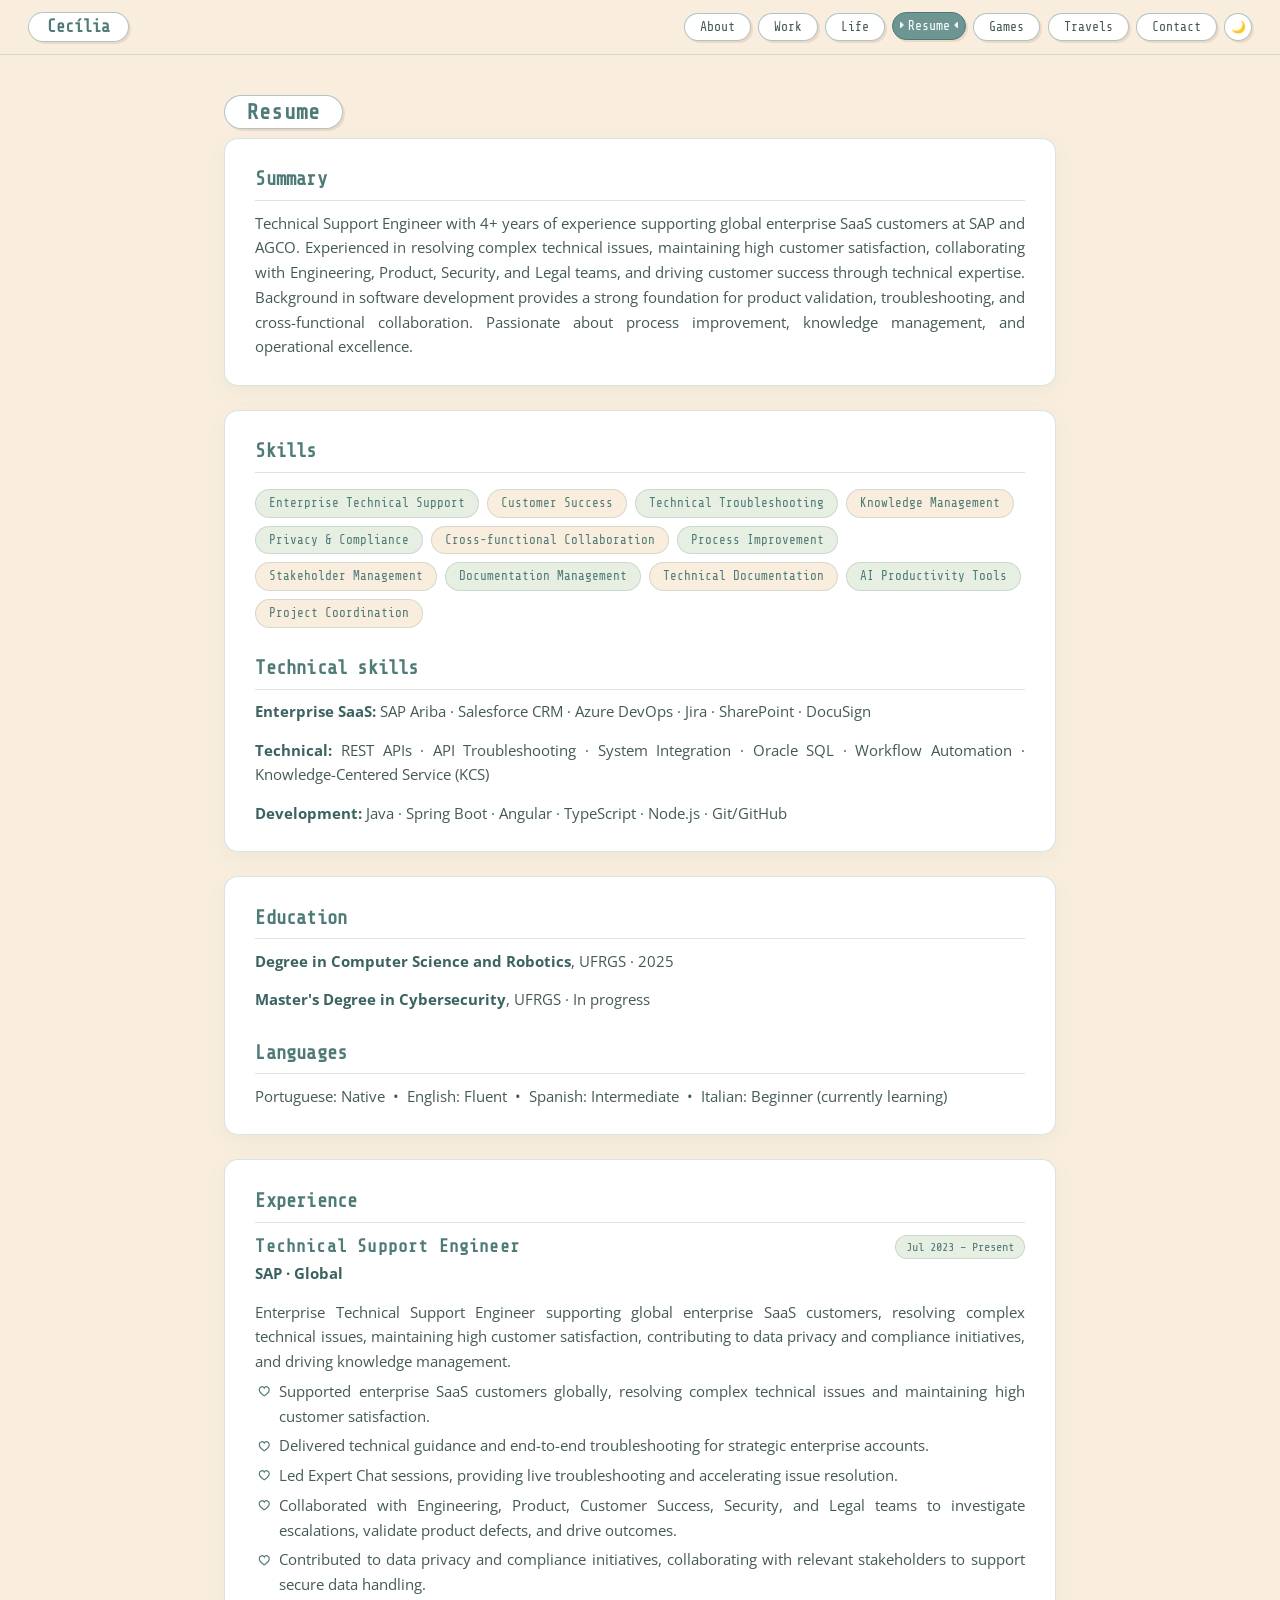
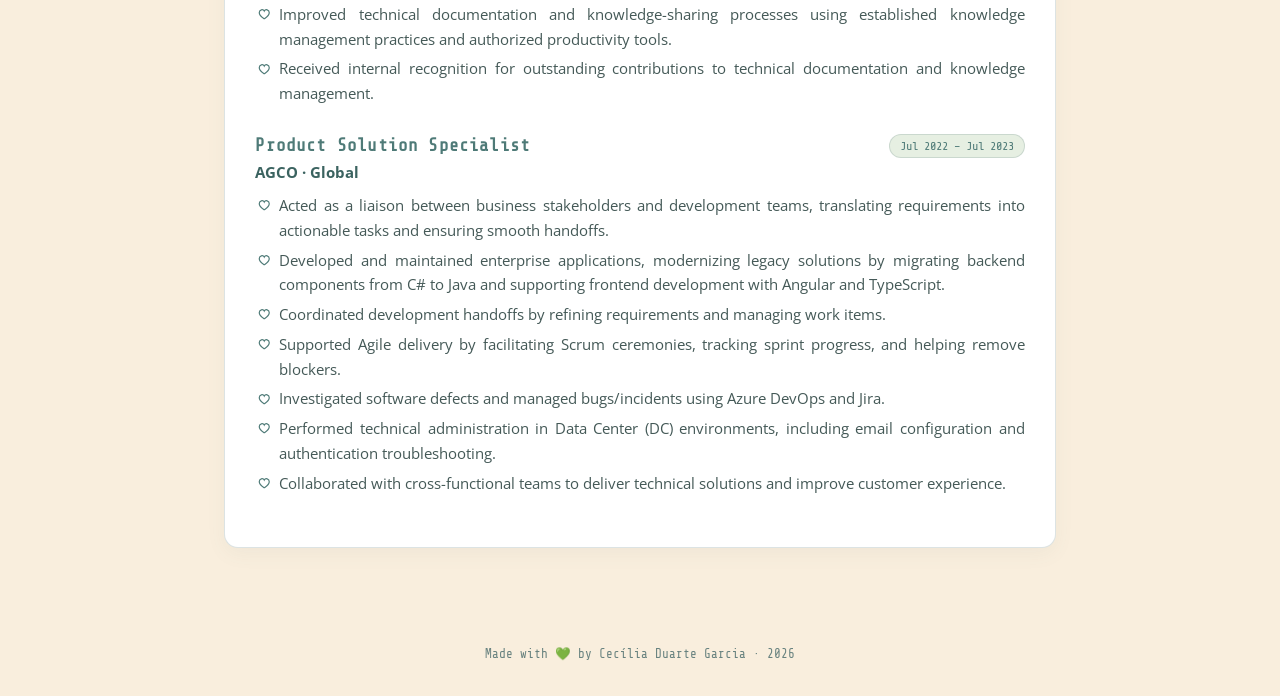
==== curriculo.html @ 82b46afc "Initial portfolio release" ====
<!DOCTYPE html>
<html lang="en">
<head>
  <meta charset="UTF-8" />
  <meta name="viewport" content="width=device-width, initial-scale=1.0" />
  <title>Resume · Cecília Duarte Garcia</title>
  <link rel="preconnect" href="https://fonts.googleapis.com" />
  <link rel="preconnect" href="https://fonts.gstatic.com" crossorigin />
  <link href="https://fonts.googleapis.com/css2?family=Open+Sans:ital,wght@0,400;0,600;0,700;0,800;1,400&display=swap" rel="stylesheet" />
  <link rel="stylesheet" href="style.css" />
</head>
<body>
  <div class="fundo-gradiente"></div>

  <header class="topo">
    <a href="index.html" class="logo">Cecília</a>
    <nav>
      <a href="index.html#about">About</a>
      <a href="index.html#work">Work</a>
      <a href="index.html#life">Life</a>
      <a href="curriculo.html" class="ativo">Resume</a>
      <a href="jogos.html">Games</a>
      <a href="viagens.html">Travels</a>
      <a href="index.html#contact">Contact</a>
      <button id="tema" class="btn-tema" aria-label="Alternar tema claro/escuro">🌙</button>
    </nav>
  </header>

  <section class="secao cv">
    <h2>Resume</h2>

    <div class="texto">
      <h3 class="cv-titulo">Summary</h3>
      <p>
        Technical Support Engineer with 4+ years of experience supporting global
        enterprise SaaS customers at SAP and AGCO. Experienced in resolving complex
        technical issues, maintaining high customer satisfaction, collaborating with
        Engineering, Product, Security, and Legal teams, and driving customer success
        through technical expertise. Background in software development provides a
        strong foundation for product validation, troubleshooting, and cross-functional
        collaboration. Passionate about process improvement, knowledge management,
        and operational excellence.
      </p>
    </div>

    <div class="texto">
      <h3 class="cv-titulo">Skills</h3>
      <div class="chips">
        <span class="chip">Enterprise Technical Support</span>
        <span class="chip">Customer Success</span>
        <span class="chip">Technical Troubleshooting</span>
        <span class="chip">Knowledge Management</span>
        <span class="chip">Privacy &amp; Compliance</span>
        <span class="chip">Cross-functional Collaboration</span>
        <span class="chip">Process Improvement</span>
        <span class="chip">Stakeholder Management</span>
        <span class="chip">Documentation Management</span>
        <span class="chip">Technical Documentation</span>
        <span class="chip">AI Productivity Tools</span>
        <span class="chip">Project Coordination</span>
      </div>

      <h3 class="cv-titulo">Technical skills</h3>
      <p><strong>Enterprise SaaS:</strong> SAP Ariba · Salesforce CRM · Azure DevOps · Jira · SharePoint · DocuSign</p>
      <p><strong>Technical:</strong> REST APIs · API Troubleshooting · System Integration · Oracle SQL · Workflow Automation · Knowledge-Centered Service (KCS)</p>
      <p><strong>Development:</strong> Java · Spring Boot · Angular · TypeScript · Node.js · Git/GitHub</p>
    </div>

    <div class="texto">
      <h3 class="cv-titulo">Education</h3>
      <p><strong>Degree in Computer Science and Robotics</strong>, UFRGS · 2025</p>
      <p><strong>Master's Degree in Cybersecurity</strong>, UFRGS · In progress</p>

      <h3 class="cv-titulo">Languages</h3>
      <p>Portuguese: Native &nbsp;•&nbsp; English: Fluent &nbsp;•&nbsp; Spanish: Intermediate &nbsp;•&nbsp; Italian: Beginner (currently learning)</p>
    </div>

    <div class="texto">
      <h3 class="cv-titulo">Experience</h3>

      <div class="exp">
        <div class="exp-cabecalho">
          <h4>Technical Support Engineer</h4>
          <span class="exp-data">Jul 2023 – Present</span>
        </div>
        <p class="exp-empresa">SAP · Global</p>
        <p>
          Enterprise Technical Support Engineer supporting global enterprise SaaS
          customers, resolving complex technical issues, maintaining high customer
          satisfaction, contributing to data privacy and compliance initiatives, and
          driving knowledge management.
        </p>
        <ul>
          <li>Supported enterprise SaaS customers globally, resolving complex technical issues and maintaining high customer satisfaction.</li>
          <li>Delivered technical guidance and end-to-end troubleshooting for strategic enterprise accounts.</li>
          <li>Led Expert Chat sessions, providing live troubleshooting and accelerating issue resolution.</li>
          <li>Collaborated with Engineering, Product, Customer Success, Security, and Legal teams to investigate escalations, validate product defects, and drive outcomes.</li>
          <li>Contributed to data privacy and compliance initiatives, collaborating with relevant stakeholders to support secure data handling.</li>
          <li>Improved technical documentation and knowledge-sharing processes using established knowledge management practices and authorized productivity tools.</li>
          <li>Received internal recognition for outstanding contributions to technical documentation and knowledge management.</li>
        </ul>
      </div>

      <div class="exp">
        <div class="exp-cabecalho">
          <h4>Product Solution Specialist</h4>
          <span class="exp-data">Jul 2022 – Jul 2023</span>
        </div>
        <p class="exp-empresa">AGCO · Global</p>
        <ul>
          <li>Acted as a liaison between business stakeholders and development teams, translating requirements into actionable tasks and ensuring smooth handoffs.</li>
          <li>Developed and maintained enterprise applications, modernizing legacy solutions by migrating backend components from C# to Java and supporting frontend development with Angular and TypeScript.</li>
          <li>Coordinated development handoffs by refining requirements and managing work items.</li>
          <li>Supported Agile delivery by facilitating Scrum ceremonies, tracking sprint progress, and helping remove blockers.</li>
          <li>Investigated software defects and managed bugs/incidents using Azure DevOps and Jira.</li>
          <li>Performed technical administration in Data Center (DC) environments, including email configuration and authentication troubleshooting.</li>
          <li>Collaborated with cross-functional teams to deliver technical solutions and improve customer experience.</li>
        </ul>
      </div>
    </div>
  </section>

  <footer>
    <p>Made with 💚 by Cecília Duarte Garcia · 2026</p>
  </footer>

  <script src="script.js"></script>
</body>
</html>
---- style.css ----
/* ==========================================================
   PORTFÓLIO CECÍLIA DUARTE GARCIA · TEMA PIXELUTION REFINADO
   - Cores principais: Bege (#f9eedd) e tons de Verde (#588885 / #cdd8c4)
   - Tipografia pixelada/mono em todos os títulos + fonte limpa nos textos longos
   - Bordas discretas e sombras suaves
   ========================================================== */

@import url('https://fonts.googleapis.com/css2?family=Share+Tech+Mono&family=Open+Sans:ital,wght@0,400;0,500;0,600;0,700;1,400&display=swap');

:root {
  /* Bege e Verde como cores principais */
  --bg: #f9eedd;                              /* Fundo bege principal */
  --bg-secundario: #f3e5cf;                   /* Bege levemente mais quente para destaques */
  --verde-principal: #4e7a77;                 /* Verde-petróleo principal (títulos e destaques) */
  --verde-medio: #6d9692;                     /* Verde médio (hover e botões ativos) */
  --verde-salvia: #cdd8c4;                    /* Verde-sálvia suave (tags e detalhes) */
  --verde-claro: #e6efe2;                     /* Verde bem clarinho (fundos de resultado/badges) */

  /* Bordas discretas e sombras bem suaves */
  --borders: rgba(109, 150, 146, 0.55);       /* Borda discreta nos botões e títulos */
  --borders-soft: rgba(131, 156, 153, 0.28);  /* Borda sutil nos cards */
  --box-shadow-suave: rgba(226, 198, 182, 0.55); /* Sombra discreta (menos rosa e menor) */
  --card-shadow: 0 6px 20px rgba(78, 122, 119, 0.06);

  /* Tipografia */
  --body-text: #445957;                       /* Texto escuro confortável para leitura */
  --muted-text: #68827f;
  --bold-text: #3b6360;                       /* Negrito em verde escuro */
  --italic-text: #7b9693;
  --headings: #4e7a77;
  --links: #3b6360;
  --links-hover: #6d9692;

  --post-bg: #ffffff;
  --selection-text: #ffffff;
  --selection-bg: #6d9692;

  --font-mono: 'Share Tech Mono', ui-monospace, monospace;
  --font-body: 'Open Sans', -apple-system, BlinkMacSystemFont, 'Segoe UI', Roboto, sans-serif;

  /* SVGs de detalhes divertidos (coração e setinhas) */
  --heart-bullet-svg: url("data:image/svg+xml,%3Csvg xmlns='http://www.w3.org/2000/svg' viewBox='0 0 24 24'%3E%3Cpath fill='none' stroke='%234e7a77' stroke-width='2.4' d='M12.89,21.353c-0.236,0.159-0.544,0.159-0.78,0 c-1.846-1.233-9.61-6.72-9.61-11.897c0-6.68,7.85-7.75,10-3.25c2.15-4.5,10-3.43,10,3.25c0,5.178-7.764,10.664-9.61,11.895V21.353z'/%3E%3C/svg%3E");
  --arrow-svg: url("data:image/svg+xml,%3Csvg xmlns='http://www.w3.org/2000/svg' viewBox='0 0 16 16'%3E%3Cpath fill='%23ffffff' d='M11.685,6.776v2.456H9.229v2.457H6.772v2.455H4.316V1.854h2.457V4.32h2.456v2.457H11.685z'/%3E%3C/svg%3E");
}

/* ===== Tema escuro (Botão da lua 🌙) ===== */
[data-theme="dark"] {
  --bg: #1f2726;
  --bg-secundario: #273130;
  --verde-principal: #a8ccc8;
  --verde-medio: #567d79;
  --verde-salvia: #334442;
  --verde-claro: #2c3b39;

  --borders: rgba(131, 168, 164, 0.45);
  --borders-soft: rgba(131, 168, 164, 0.2);
  --box-shadow-suave: rgba(12, 16, 16, 0.5);
  --card-shadow: 0 8px 24px rgba(0, 0, 0, 0.22);

  --body-text: #d5e3e1;
  --muted-text: #9eb5b2;
  --bold-text: #b8ded9;
  --italic-text: #9eb5b2;
  --headings: #b8ded9;
  --links: #b8ded9;
  --links-hover: #83a8a4;

  --post-bg: #26302f;
}

* {
  margin: 0;
  padding: 0;
  box-sizing: border-box;
}

::selection {
  color: var(--selection-text);
  background: var(--selection-bg);
}

::-webkit-scrollbar {
  width: 6px;
  height: 6px;
}
::-webkit-scrollbar-track {
  background-color: var(--bg);
}
::-webkit-scrollbar-thumb {
  border-radius: 6px;
  background-color: var(--verde-medio);
}

html {
  background-color: var(--bg);
  scroll-behavior: smooth;
}

/* Fonte limpa (Open Sans) nos textos longos */
body {
  font-family: var(--font-body);
  font-size: 15px;
  line-height: 1.65;
  color: var(--body-text);
  background-color: var(--bg);
  overflow-x: hidden;
  transition: background-color 0.3s ease, color 0.3s ease;
}

.fundo-gradiente {
  display: none;
}

b, strong {
  color: var(--bold-text);
  font-weight: 700;
}

i, em {
  color: var(--italic-text);
}

/* Tipografia pixelada/mono preservada em TODOS os títulos */
h1, h2, h3, h4, h5, h6 {
  color: var(--headings);
  font-family: var(--font-mono);
  font-weight: 700;
  letter-spacing: 0.01em;
}

a {
  color: var(--links);
  text-decoration: underline;
  transition: all 0.15s ease;
}

a:hover {
  color: var(--links-hover);
}

/* ===== MENU SUPERIOR EM LINHA ÚNICA (Bordas discretas e sombra suave) ===== */
.topo {
  position: sticky;
  top: 0;
  z-index: 20;
  display: flex;
  justify-content: space-between;
  align-items: center;
  gap: 1rem;
  padding: 12px 28px;
  background-color: rgba(249, 238, 221, 0.92);
  backdrop-filter: blur(8px);
  border-bottom: 1px solid var(--borders-soft);
}

[data-theme="dark"] .topo {
  background-color: rgba(31, 39, 38, 0.92);
}

.logo {
  flex: none;
  display: inline-block;
  padding: 0 18px;
  line-height: 28px;
  font-family: var(--font-mono);
  font-weight: 700;
  font-size: 1.05rem;
  text-decoration: none;
  border-radius: 24px;
  color: var(--headings);
  background-color: var(--post-bg);
  border: 1.5px solid var(--borders);
  box-shadow: 2px 2px 0 var(--box-shadow-suave);
  transition: all 0.15s ease;
}

.logo:hover {
  color: #ffffff;
  background-color: var(--verde-medio);
  border-color: var(--verde-principal);
  transform: translateY(-1px);
}

.topo nav {
  display: flex;
  align-items: center;
  gap: 0.45rem;
  flex-wrap: nowrap;
}

.topo nav a {
  flex: none;
  position: relative;
  display: inline-block;
  padding: 0 15px;
  line-height: 26px;
  font-family: var(--font-mono);
  font-size: 13px;
  text-decoration: none;
  white-space: nowrap;
  border-radius: 24px;
  color: var(--body-text);
  background-color: var(--post-bg);
  border: 1.5px solid var(--borders);
  box-shadow: 2px 2px 0 var(--box-shadow-suave);
  transition: all 0.15s ease;
}

.topo nav a::before,
.topo nav a::after {
  content: '';
  position: absolute;
  opacity: 0;
  top: 8px;
  width: 8px;
  height: 8px;
  background: #ffffff;
  -webkit-mask: var(--arrow-svg);
  mask: var(--arrow-svg);
}

.topo nav a::before {
  left: 5px;
}

.topo nav a::after {
  right: 5px;
  transform: scaleX(-1);
}

.topo nav a:hover,
.topo nav a.ativo {
  color: #ffffff;
  background-color: var(--verde-medio);
  border-color: var(--verde-principal);
  transform: translateY(-1px);
}

.topo nav a:hover::before,
.topo nav a:hover::after,
.topo nav a.ativo::before,
.topo nav a.ativo::after {
  opacity: 1;
}

/* Botão divertido de tema com a lua 🌙 */
.btn-tema {
  flex: none;
  width: 28px;
  height: 28px;
  border-radius: 50%;
  color: var(--body-text);
  background-color: var(--post-bg);
  border: 1.5px solid var(--borders);
  box-shadow: 2px 2px 0 var(--box-shadow-suave);
  cursor: pointer;
  font-size: 12px;
  line-height: 24px;
  text-align: center;
  transition: all 0.15s ease;
}

.btn-tema:hover {
  transform: translateY(-1px) scale(1.05);
  background-color: var(--verde-salvia);
}

/* ===== HERO (Foto pessoal + Título pixelado em destaque + Texto limpo) ===== */
.hero {
  display: flex;
  align-items: center;
  justify-content: center;
  padding: 2.8rem 1.5rem 1.2rem;
}

.hero-grid {
  position: relative;
  display: grid;
  grid-template-columns: 1.25fr 0.75fr;
  gap: 2.4rem;
  align-items: center;
  max-width: 880px;
  width: 100%;
  background-color: var(--post-bg);
  color: var(--body-text);
  padding: 2.3rem 2.5rem;
  border-radius: 16px;
  border: 1px solid var(--borders-soft);
  box-shadow: var(--card-shadow);
}

.eyebrow {
  display: inline-block;
  padding: 2px 12px;
  font-family: var(--font-mono);
  font-size: 12.5px;
  border-radius: 999px;
  color: var(--headings);
  background-color: var(--verde-claro);
  border: 1px solid var(--borders-soft);
  margin-bottom: 0.85rem;
}

/* Título com a tipografia pixelada do Pixelution e maior hierarquia */
.hero-texto h1 {
  font-family: var(--font-mono);
  font-size: clamp(2.1rem, 3.8vw, 2.75rem);
  line-height: 1.15;
  margin-bottom: 0.9rem;
  color: var(--headings);
}

.resumo {
  font-family: var(--font-body);
  font-size: 0.97rem;
  line-height: 1.68;
  margin-bottom: 1.4rem;
  text-align: justify;
  hyphens: auto;
  -webkit-hyphens: auto;
  color: var(--body-text);
}

.hero-foto {
  width: 100%;
  max-width: 235px;
  margin: 0 auto;
  aspect-ratio: 1 / 1;
  object-fit: cover;
  object-position: center 22%;
  border-radius: 50%;
  border: 4px solid var(--verde-salvia);
  box-shadow: var(--card-shadow);
}

.hero-botoes {
  display: flex;
  gap: 0.75rem;
  flex-wrap: wrap;
}

.botao {
  position: relative;
  display: inline-block;
  padding: 0 24px;
  line-height: 30px;
  font-family: var(--font-mono);
  font-size: 13.5px;
  text-decoration: none;
  border-radius: 24px;
  color: var(--body-text);
  background-color: var(--post-bg);
  border: 1.5px solid var(--borders);
  box-shadow: 2px 2px 0 var(--box-shadow-suave);
  transition: all 0.15s ease;
}

.botao::before,
.botao::after {
  content: '';
  position: absolute;
  opacity: 0;
  top: 9px;
  width: 9px;
  height: 9px;
  background: #ffffff;
  -webkit-mask: var(--arrow-svg);
  mask: var(--arrow-svg);
}

.botao::before {
  left: 8px;
}

.botao::after {
  right: 8px;
  transform: scaleX(-1);
}

.botao:hover {
  color: #ffffff;
  background-color: var(--verde-medio);
  border-color: var(--verde-principal);
  transform: translateY(-1px);
}

.botao:hover::before,
.botao:hover::after {
  opacity: 1;
}

.botao-secundario {
  background-color: var(--bg);
}

/* ===== SEÇÕES GERAIS ===== */
.secao {
  max-width: 880px;
  margin: 0 auto;
  padding: 2.5rem 1.5rem;
}

/* Títulos de seção com fonte pixelada, borda discreta e sombra suave */
.secao h2 {
  display: inline-block;
  padding: 2px 22px;
  line-height: 28px;
  margin-bottom: 0.55rem;
  font-family: var(--font-mono);
  font-size: 1.35rem;
  border-radius: 24px;
  color: var(--headings);
  background-color: var(--post-bg);
  border: 1.5px solid var(--borders);
  box-shadow: 2px 2px 0 var(--box-shadow-suave);
}

.secao-intro {
  display: block;
  margin-bottom: 1.4rem;
  font-size: 0.95rem;
  color: var(--muted-text);
}

.texto {
  background-color: var(--post-bg);
  color: var(--body-text);
  padding: 1.6rem 1.9rem;
  border-radius: 14px;
  border: 1px solid var(--borders-soft);
  box-shadow: var(--card-shadow);
  margin-bottom: 1.5rem;
  text-align: justify;
  hyphens: auto;
  -webkit-hyphens: auto;
}

.texto p + p {
  margin-top: 0.85rem;
}

/* ===== CARDS DE PROJETOS (Com resultados técnicos concretos em destaque) ===== */
.grade-projetos {
  display: grid;
  grid-template-columns: repeat(auto-fit, minmax(340px, 1fr));
  gap: 1.25rem;
}

.grade-jogos {
  grid-template-columns: repeat(auto-fit, minmax(340px, 1fr));
}

.card {
  display: flex;
  flex-direction: column;
  background-color: var(--post-bg);
  color: var(--body-text);
  padding: 1.45rem 1.55rem;
  border-radius: 14px;
  border: 1px solid var(--borders-soft);
  box-shadow: var(--card-shadow);
  transition: transform 0.18s ease, border-color 0.18s ease;
}

.card:hover {
  transform: translateY(-2px);
  border-color: var(--borders);
}

/* Subtítulos dos cards com a tipografia pixelada do Pixelution */
.card h3 {
  font-family: var(--font-mono);
  font-size: 1.15rem;
  margin: 0.45rem 0 0.6rem;
  color: var(--headings);
}

.card p {
  font-family: var(--font-body);
  text-align: justify;
  hyphens: auto;
  -webkit-hyphens: auto;
  font-size: 0.92rem;
  line-height: 1.58;
}

.work-detalhes {
  list-style: none;
  margin: 0.15rem 0 0.85rem;
  padding: 0;
  display: flex;
  flex-direction: column;
  gap: 0.45rem;
  font-size: 0.9rem;
  line-height: 1.52;
}

.work-detalhes li {
  text-align: justify;
  hyphens: auto;
  -webkit-hyphens: auto;
}

.work-label {
  font-family: var(--font-mono);
  font-size: 0.8rem;
  text-transform: uppercase;
  letter-spacing: 0.04em;
  color: var(--headings);
  font-weight: 700;
  margin-right: 0.25rem;
}

/* Caixa de resultado concreto em verde claro suave */
.work-resultado {
  margin-top: auto;
  padding: 0.55rem 0.8rem;
  border-radius: 10px;
  background-color: var(--verde-claro);
  border-left: 3px solid var(--verde-principal);
  font-size: 0.86rem;
  line-height: 1.45;
  color: var(--body-text);
}

.work-stack {
  display: flex;
  flex-wrap: wrap;
  gap: 0.35rem;
  margin-top: 0.75rem;
}

.work-stack span {
  font-family: var(--font-mono);
  font-size: 0.76rem;
  padding: 2px 9px;
  border-radius: 999px;
  background-color: var(--bg);
  color: var(--headings);
  border: 1px solid var(--borders-soft);
}

.card .card-nick {
  text-align: left;
  margin-top: 0.85rem;
  padding: 3px 11px;
  border-radius: 999px;
  background-color: var(--verde-claro);
  color: var(--headings);
  font-family: var(--font-mono);
  font-size: 12px;
  align-self: flex-start;
}

.card-cabecalho-icone {
  display: flex;
  align-items: center;
  justify-content: space-between;
  gap: 0.65rem;
  margin-bottom: 0.2rem;
}

.work-icone {
  flex: none;
  display: inline-flex;
  align-items: center;
  justify-content: center;
  width: 34px;
  height: 34px;
  border-radius: 10px;
  background-color: var(--verde-salvia);
  color: var(--headings);
}

.work-icone svg {
  width: 18px;
  height: 18px;
}

.tag {
  display: inline-block;
  font-family: var(--font-mono);
  font-size: 11.5px;
  padding: 1px 10px;
  line-height: 20px;
  border-radius: 999px;
  background-color: var(--bg);
  color: var(--headings);
  border: 1px solid var(--borders-soft);
}

/* ===== CHIPS (Em tons de verde-sálvia e bege) ===== */
.chips {
  display: flex;
  flex-wrap: wrap;
  gap: 0.5rem;
  margin-top: 1rem;
}

.chip {
  font-family: var(--font-mono);
  font-size: 12.5px;
  padding: 3px 13px;
  border-radius: 999px;
  background-color: var(--verde-claro);
  color: var(--headings);
  border: 1px solid var(--borders-soft);
}

.chip:nth-child(even) {
  background-color: var(--bg);
}

/* ===== CURRÍCULO ===== */
.cv-titulo {
  font-family: var(--font-mono);
  margin-bottom: 0.6rem;
  font-size: 1.2rem;
  color: var(--headings);
  padding-bottom: 4px;
  border-bottom: 1px solid var(--borders-soft);
}

.texto .cv-titulo:not(:first-child) {
  margin-top: 1.6rem;
}

.exp {
  margin-bottom: 1.6rem;
}

.exp-cabecalho {
  display: flex;
  justify-content: space-between;
  flex-wrap: wrap;
  align-items: center;
  margin-top: 0.4rem;
}

.exp-cabecalho h4 {
  font-family: var(--font-mono);
  font-size: 1.1rem;
  color: var(--headings);
}

.exp-data {
  font-family: var(--font-mono);
  font-size: 12px;
  padding: 1px 10px;
  line-height: 20px;
  border-radius: 999px;
  color: var(--headings);
  background-color: var(--verde-claro);
  border: 1px solid var(--borders-soft);
}

.exp-empresa {
  font-weight: 700;
  color: var(--bold-text);
  margin-bottom: 0.5rem;
}

.exp ul {
  list-style: none;
  padding-left: 0;
}

.exp li {
  position: relative;
  margin: 5px 0;
  padding: 0 0 0 24px;
  text-align: justify;
  hyphens: auto;
  -webkit-hyphens: auto;
}

.exp li::before {
  content: '';
  position: absolute;
  left: 3px;
  top: 0.42em;
  width: 0.8em;
  height: 0.8em;
  background-color: var(--headings);
  -webkit-mask: var(--heart-bullet-svg);
  mask: var(--heart-bullet-svg);
}

/* ===== ESTATÍSTICAS (Travels & Games) ===== */
.stats {
  display: grid;
  grid-template-columns: repeat(auto-fit, minmax(150px, 1fr));
  gap: 1.2rem;
  margin-bottom: 1.5rem;
}

.stat {
  background-color: var(--post-bg);
  color: var(--body-text);
  padding: 1.15rem 0.8rem;
  border-radius: 14px;
  border: 1px solid var(--borders-soft);
  box-shadow: var(--card-shadow);
  text-align: center;
}

.stat-num {
  display: block;
  font-family: var(--font-mono);
  font-size: 2rem;
  font-weight: 700;
  color: var(--headings);
}

.stat-label {
  font-family: var(--font-mono);
  font-size: 12.5px;
  color: var(--muted-text);
}

/* ===== GLOBO RETRÔ INTERATIVO (Travels) ===== */
.globo-painel {
  display: grid;
  grid-template-columns: 1fr 1fr;
  gap: 1.8rem;
  align-items: center;
  background-color: var(--post-bg);
  color: var(--body-text);
  padding: 1.6rem 1.9rem;
  border-radius: 14px;
  border: 1px solid var(--borders-soft);
  box-shadow: var(--card-shadow);
  margin-bottom: 1.6rem;
  text-align: justify;
  hyphens: auto;
  -webkit-hyphens: auto;
}

.globo-canvas-wrap {
  display: flex;
  flex-direction: column;
  align-items: center;
  justify-content: center;
  position: relative;
}

#globo-viagens {
  width: 100%;
  max-width: 310px;
  aspect-ratio: 1 / 1;
  cursor: grab;
  touch-action: none;
}

#globo-viagens:active {
  cursor: grabbing;
}

.globo-dica {
  margin-top: 0.45rem;
  font-family: var(--font-mono);
  font-size: 11.5px;
  color: var(--muted-text);
  text-align: center;
}

.globo-destinos {
  display: flex;
  flex-wrap: wrap;
  gap: 0.5rem;
  margin-top: 1rem;
}

.btn-destino {
  display: inline-flex;
  align-items: center;
  gap: 0.35rem;
  padding: 2px 13px;
  line-height: 24px;
  font-family: var(--font-mono);
  font-size: 12.5px;
  border-radius: 999px;
  color: var(--headings);
  background-color: var(--post-bg);
  border: 1.5px solid var(--borders);
  box-shadow: 2px 2px 0 var(--box-shadow-suave);
  cursor: pointer;
  transition: all 0.15s ease;
}

.btn-destino .coracao-pin {
  color: #d96b70;
  font-size: 13px;
}

.btn-destino:hover,
.btn-destino.ativo {
  color: #ffffff;
  background-color: var(--verde-medio);
  border-color: var(--verde-principal);
  transform: translateY(-1px);
}

.btn-destino:hover .coracao-pin,
.btn-destino.ativo .coracao-pin {
  color: #ffd6d8;
}

/* ===== GALERIA DE FOTOS (Travels) ===== */
.galeria {
  display: grid;
  grid-template-columns: repeat(auto-fit, minmax(195px, 1fr));
  gap: 1.15rem;
  margin-bottom: 1.5rem;
}

.galeria figure {
  margin: 0;
  background-color: var(--post-bg);
  color: var(--body-text);
  border-radius: 12px;
  border: 1px solid var(--borders-soft);
  box-shadow: var(--card-shadow);
  overflow: hidden;
}

.galeria img {
  width: 100%;
  aspect-ratio: 1 / 1;
  object-fit: cover;
  display: block;
}

.galeria figcaption {
  padding: 0.55rem 0.75rem;
  font-family: var(--font-mono);
  font-size: 12px;
  text-align: center;
  background-color: var(--post-bg);
  color: var(--body-text);
}

/* ===== CITAÇÃO ===== */
.citacao {
  position: relative;
  margin-top: 1rem;
  padding: 4px 0 4px 18px;
  font-style: italic;
  color: var(--headings);
}

.citacao::before {
  content: '';
  position: absolute;
  top: 0;
  left: 0;
  width: 3px;
  height: 100%;
  border-radius: 2px;
  background-color: var(--verde-principal);
}

.citacao + .citacao {
  margin-top: 0.9rem;
}

.citacao cite {
  display: block;
  margin-top: 0.3rem;
  font-family: var(--font-mono);
  font-size: 12px;
  font-style: normal;
  color: var(--muted-text);
}

/* ===== LINKS DE CONTATO ===== */
.links-contato {
  display: flex;
  gap: 0.5rem;
  flex-wrap: wrap;
  margin-top: 0.9rem;
}

.links-contato a.chip {
  display: inline-flex;
  align-items: center;
  gap: 0.4rem;
  text-decoration: none;
  cursor: pointer;
  transition: all 0.15s ease;
}

.links-contato a.chip svg {
  width: 14px;
  height: 14px;
  flex-shrink: 0;
}

.links-contato a.chip:hover {
  color: #ffffff;
  background-color: var(--verde-medio);
  border-color: var(--verde-principal);
  transform: translateY(-1px);
}

/* ===== RODAPÉ ===== */
footer {
  text-align: center;
  padding: 2rem;
  font-family: var(--font-mono);
  font-size: 12.5px;
  color: var(--muted-text);
}

/* ===== ABA GAMES ===== */
.gamer-painel {
  display: grid;
  grid-template-columns: 1.3fr 0.7fr;
  gap: 1.8rem;
  align-items: center;
  background-color: var(--post-bg);
  color: var(--body-text);
  padding: 1.6rem 1.9rem;
  border-radius: 14px;
  border: 1px solid var(--borders-soft);
  box-shadow: var(--card-shadow);
  margin-bottom: 1.5rem;
  text-align: justify;
  hyphens: auto;
  -webkit-hyphens: auto;
}

.nick-lista {
  display: flex;
  flex-wrap: wrap;
  gap: 0.6rem;
  margin-top: 1rem;
}

.nick-badge {
  display: inline-flex;
  align-items: center;
  gap: 0.45rem;
  font-family: var(--font-mono);
  background-color: var(--verde-claro);
  color: var(--headings);
  padding: 3px 14px;
  border-radius: 999px;
  font-size: 12.5px;
  border: 1px solid var(--borders-soft);
}

.nick-plataforma {
  font-weight: 700;
  color: var(--headings);
  text-transform: uppercase;
}

.arte-tema-box {
  display: flex;
  flex-direction: column;
  align-items: center;
  justify-content: center;
  padding: 1.3rem 1rem;
  border-radius: 12px;
  background: radial-gradient(circle at 50% 42%, rgba(56, 189, 248, 0.25), rgba(230, 239, 226, 0.5));
  border: 1px solid var(--borders-soft);
  text-align: center;
  transition: background 0.4s ease, box-shadow 0.4s ease;
}

[data-theme="dark"] .arte-tema-box {
  background: radial-gradient(circle at 50% 42%, rgba(14, 165, 233, 0.35), rgba(15, 23, 38, 0.9));
  box-shadow: 0 0 28px rgba(14, 165, 233, 0.3);
}

.rank-png {
  width: 118px;
  height: auto;
  animation: flutuar 3.8s ease-in-out infinite;
  filter: brightness(1.06)
          drop-shadow(0 0 14px rgba(14, 165, 233, 0.65))
          drop-shadow(0 0 26px rgba(56, 189, 248, 0.4));
  transition: filter 0.4s ease, transform 0.3s ease;
}

[data-theme="dark"] .rank-png {
  filter: brightness(1.04) contrast(1.1) saturate(1.15)
          drop-shadow(0 0 18px rgba(56, 189, 248, 0.95))
          drop-shadow(0 0 36px rgba(14, 165, 233, 0.75));
}

.rank-png:hover {
  transform: scale(1.08);
}

@keyframes flutuar {
  0%, 100% { transform: translateY(0); }
  50%      { transform: translateY(-6px); }
}

.arte-titulo {
  margin-top: 0.65rem;
  font-family: var(--font-mono);
  font-size: 13px;
  font-weight: 700;
  color: var(--headings);
}

.arte-sub {
  margin-top: 0.15rem;
  font-family: var(--font-mono);
  font-size: 11.5px;
  color: var(--muted-text);
}

.card-topo {
  display: flex;
  justify-content: space-between;
  align-items: center;
  gap: 0.4rem;
  flex-wrap: wrap;
}

.horas-badge {
  font-family: var(--font-mono);
  font-size: 11.5px;
  padding: 1px 10px;
  line-height: 20px;
  border-radius: 999px;
  background-color: var(--verde-claro);
  color: var(--headings);
  border: 1px solid var(--borders-soft);
}

.card-print {
  display: block;
  width: 100%;
  margin-top: 0.8rem;
  border-radius: 10px;
  border: 1px solid var(--borders-soft);
  object-fit: cover;
  max-height: 185px;
}

/* ===== RESPONSIVO (TABLET E MOBILE) ===== */
@media (max-width: 820px) {
  .topo {
    flex-direction: column;
    align-items: center;
    gap: 0.55rem;
    padding: 10px 12px;
  }
  .topo nav {
    flex-wrap: wrap;
    justify-content: center;
    gap: 0.35rem;
  }
  .topo nav a {
    padding: 0 11px;
    font-size: 12px;
    line-height: 24px;
  }
  .topo nav a::before,
  .topo nav a::after {
    display: none;
  }
}

@media (max-width: 680px) {
  body {
    font-size: 14.5px;
  }
  .hero {
    padding: 1.4rem 1rem 0.6rem;
  }
  .hero-grid {
    grid-template-columns: 1fr;
    padding: 1.4rem 1.25rem;
    gap: 1.2rem;
    text-align: center;
  }
  .hero-foto {
    max-width: 165px;
    order: -1;
  }
  .eyebrow {
    font-size: 11.5px;
    padding: 2px 10px;
    white-space: normal;
  }
  .hero-texto h1 {
    font-size: 1.85rem;
  }
  .hero-botoes {
    justify-content: center;
  }
  .secao {
    padding: 1.75rem 1rem;
  }
  .secao h2 {
    font-size: 1.2rem;
    padding: 2px 18px;
  }
  .texto,
  .card,
  .gamer-painel,
  .globo-painel {
    padding: 1.25rem 1.15rem;
  }
  .gamer-painel,
  .globo-painel {
    grid-template-columns: 1fr;
    gap: 1.25rem;
  }
  .grade-projetos,
  .grade-jogos {
    grid-template-columns: 1fr;
    gap: 1rem;
  }
  .stats {
    grid-template-columns: repeat(3, 1fr);
    gap: 0.6rem;
  }
  .stat {
    padding: 0.85rem 0.4rem;
  }
  .stat-num {
    font-size: 1.4rem;
  }
  .stat-label {
    font-size: 11px;
  }
  #globo-viagens {
    max-width: 260px;
  }
  .globo-destinos {
    justify-content: center;
  }
  .galeria {
    grid-template-columns: repeat(2, 1fr);
    gap: 0.8rem;
  }
  .exp-cabecalho {
    flex-direction: column;
    align-items: flex-start;
    gap: 0.25rem;
  }
}

@media (max-width: 400px) {
  .stats {
    grid-template-columns: 1fr;
  }
  .galeria {
    grid-template-columns: 1fr;
  }
  .hero-botoes .botao {
    width: 100%;
    text-align: center;
  }
}
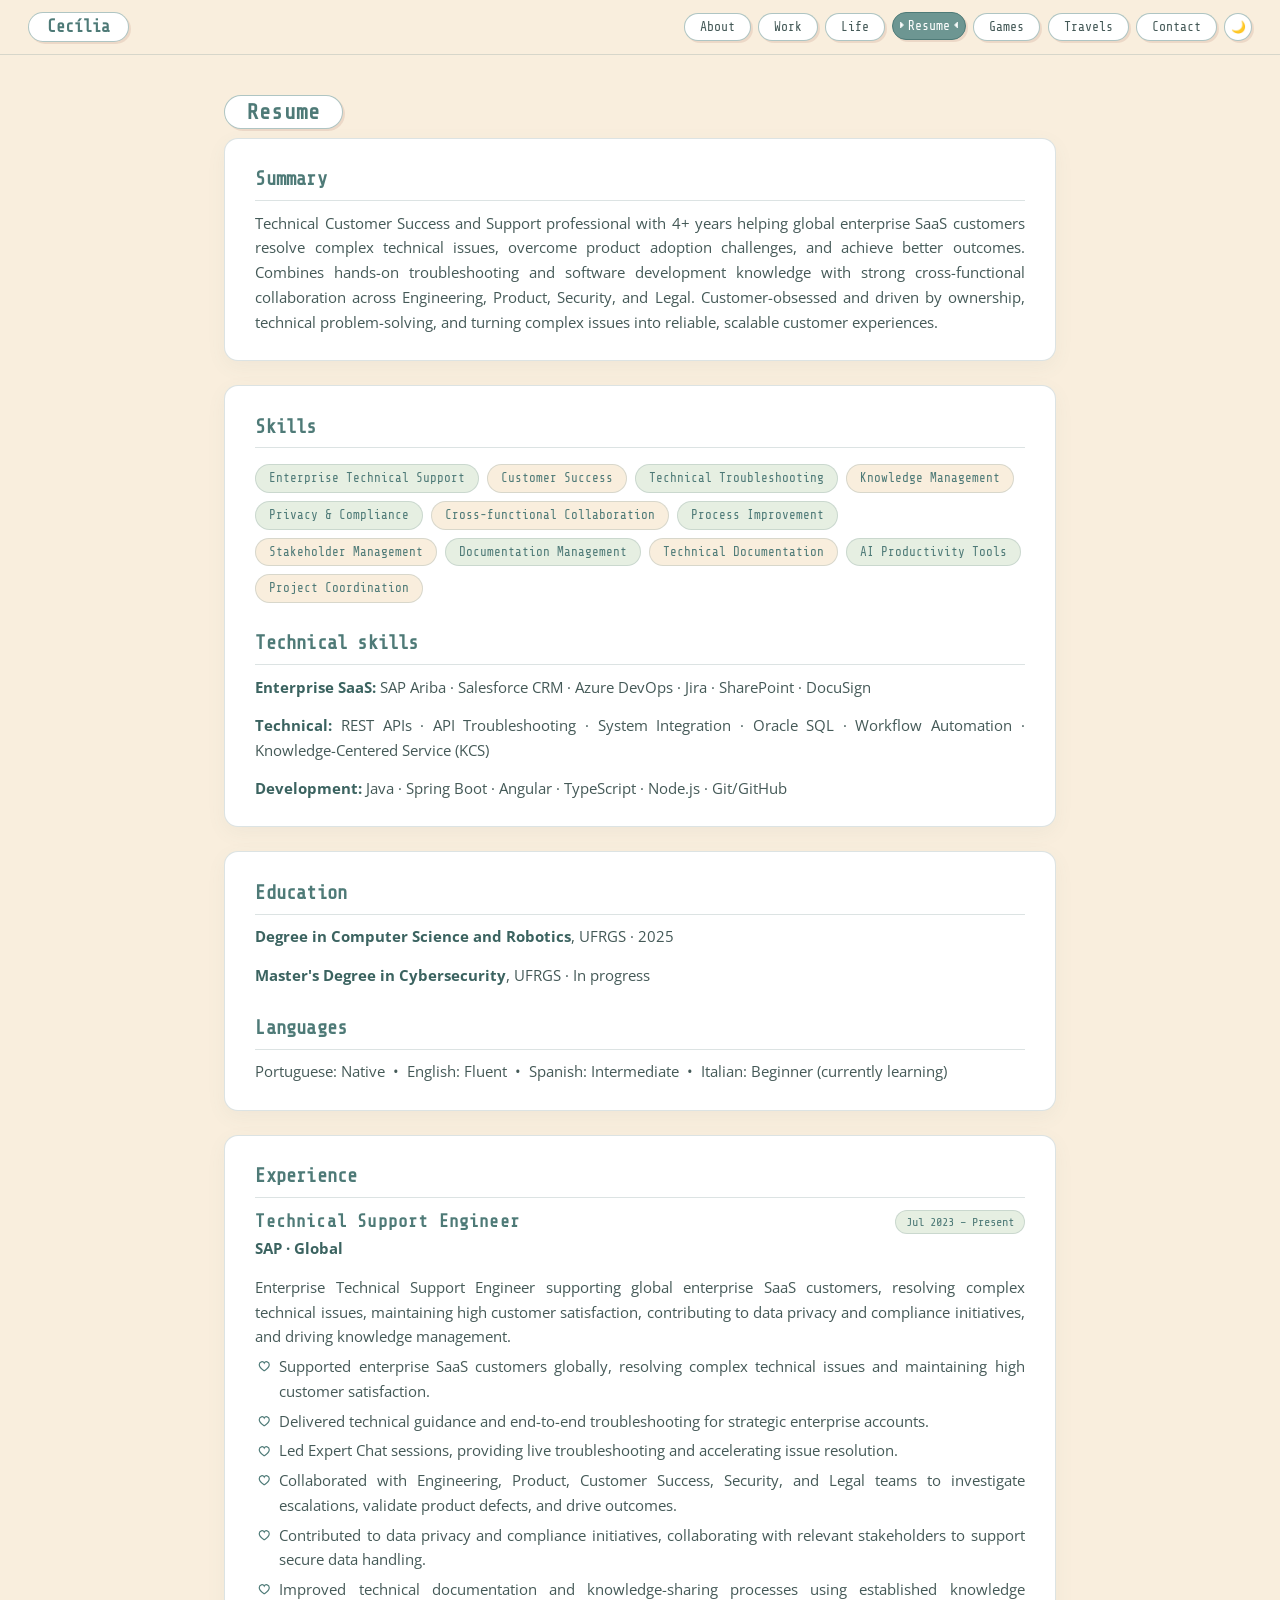
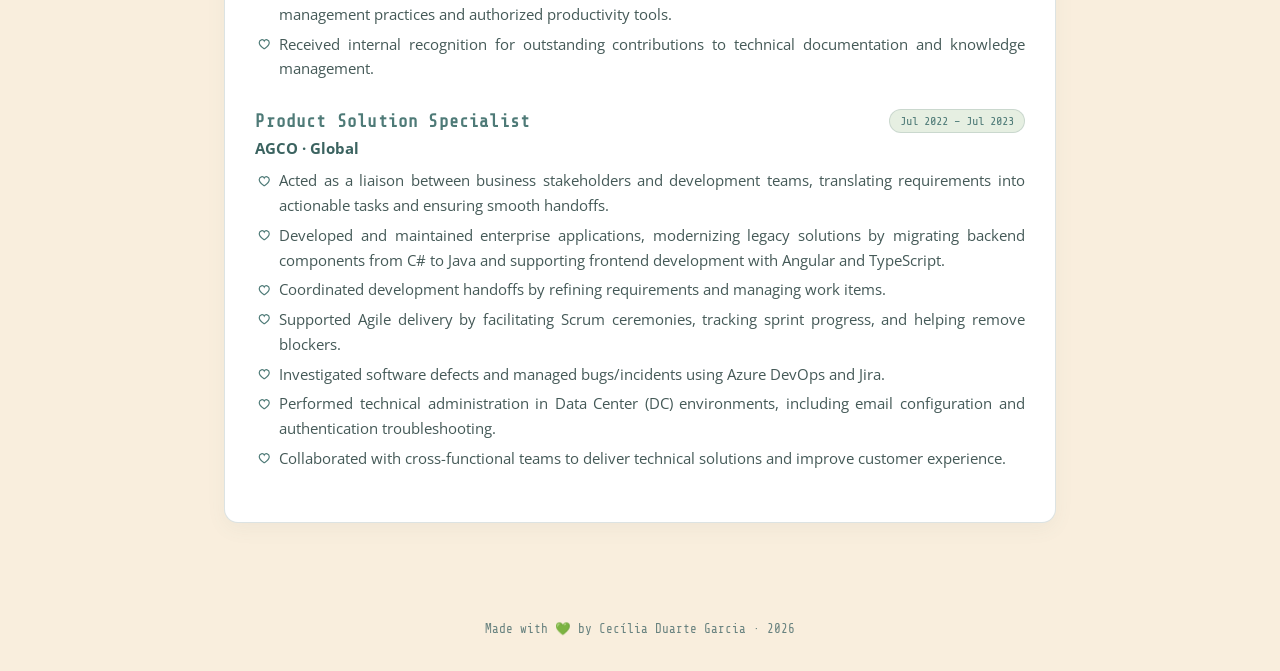
==== commit 539d3f96: "Update Resume summary in curriculo.html" ====
--- a/curriculo.html
+++ b/curriculo.html
@@ -4,6 +4,7 @@
   <meta charset="UTF-8" />
   <meta name="viewport" content="width=device-width, initial-scale=1.0" />
   <title>Resume · Cecília Duarte Garcia</title>
+  <link rel="icon" type="image/svg+xml" href="favicon.svg" />
   <link rel="preconnect" href="https://fonts.googleapis.com" />
   <link rel="preconnect" href="https://fonts.gstatic.com" crossorigin />
   <link href="https://fonts.googleapis.com/css2?family=Open+Sans:ital,wght@0,400;0,600;0,700;0,800;1,400&display=swap" rel="stylesheet" />
@@ -32,14 +33,13 @@
     <div class="texto">
       <h3 class="cv-titulo">Summary</h3>
       <p>
-        Technical Support Engineer with 4+ years of experience supporting global
-        enterprise SaaS customers at SAP and AGCO. Experienced in resolving complex
-        technical issues, maintaining high customer satisfaction, collaborating with
-        Engineering, Product, Security, and Legal teams, and driving customer success
-        through technical expertise. Background in software development provides a
-        strong foundation for product validation, troubleshooting, and cross-functional
-        collaboration. Passionate about process improvement, knowledge management,
-        and operational excellence.
+        Technical Customer Success and Support professional with 4+ years helping
+        global enterprise SaaS customers resolve complex technical issues, overcome
+        product adoption challenges, and achieve better outcomes. Combines hands-on
+        troubleshooting and software development knowledge with strong cross-functional
+        collaboration across Engineering, Product, Security, and Legal. Customer-obsessed
+        and driven by ownership, technical problem-solving, and turning complex issues
+        into reliable, scalable customer experiences.
       </p>
     </div>
 
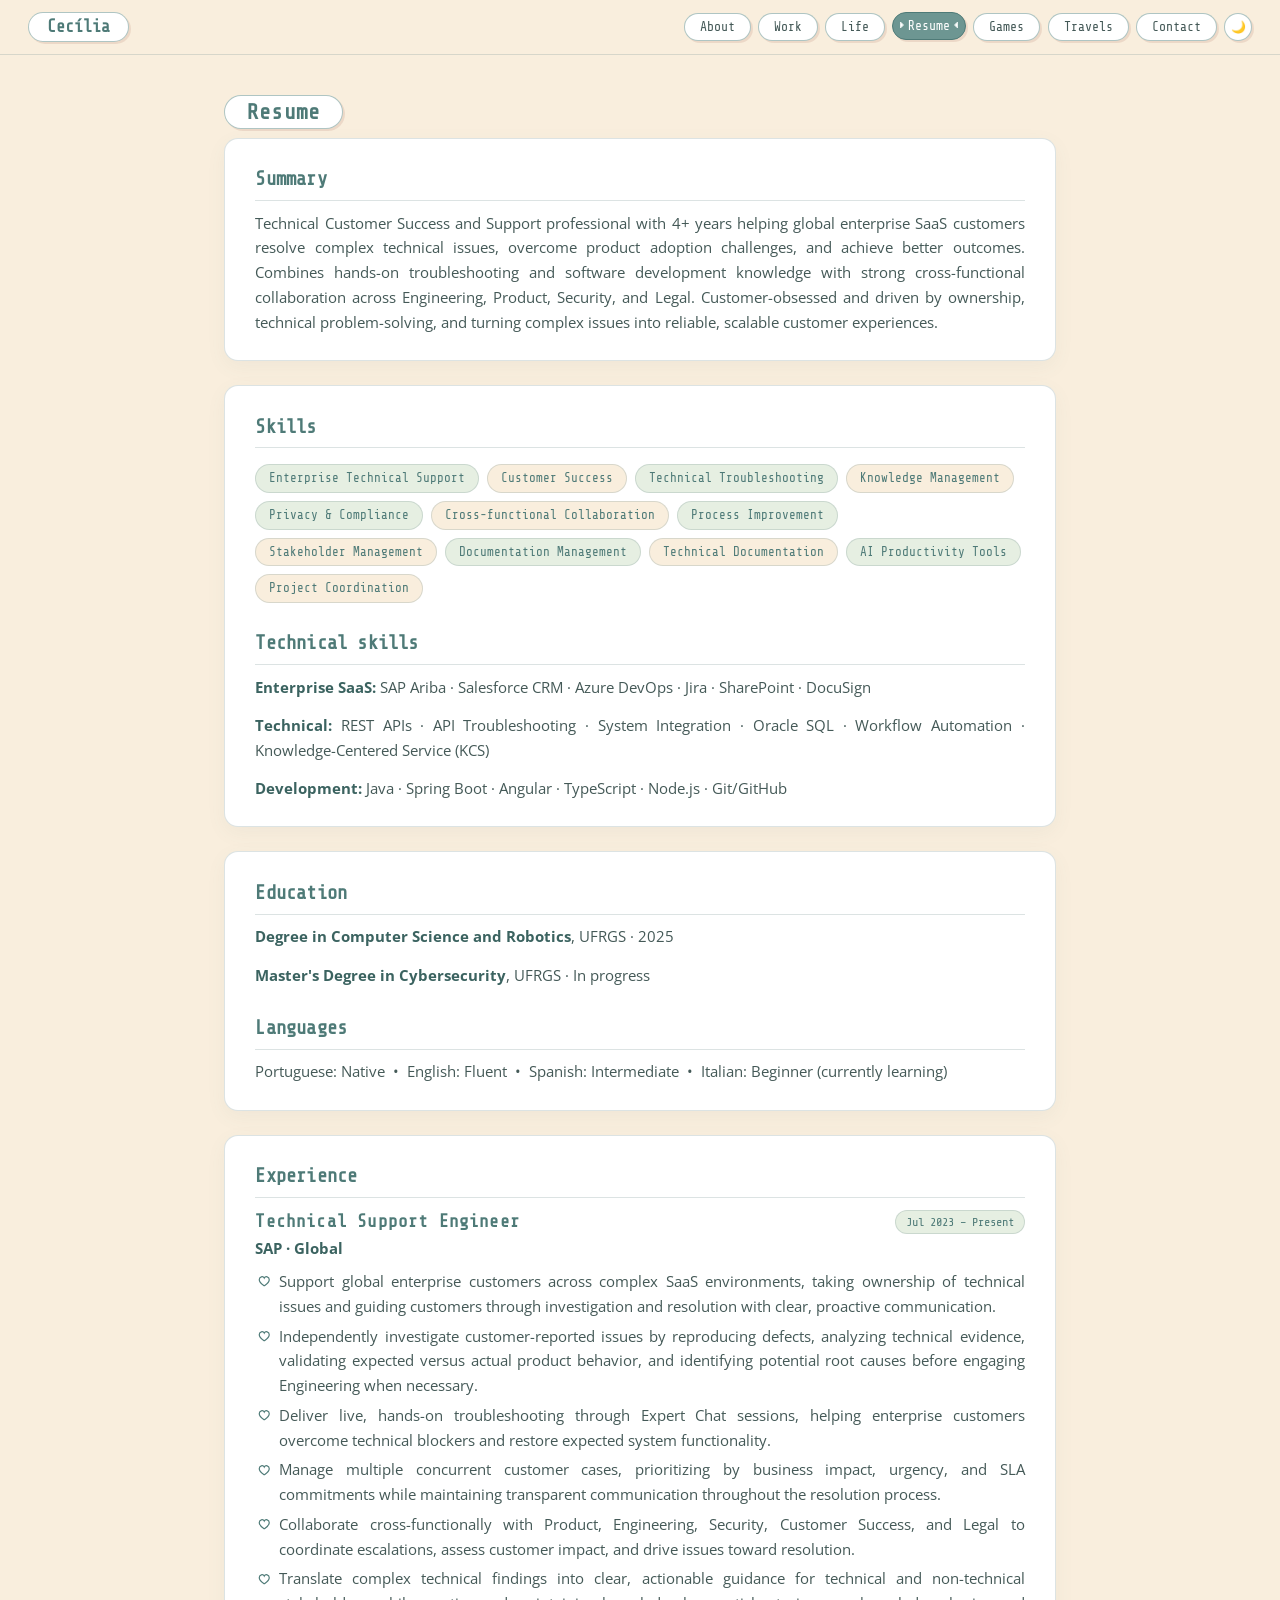
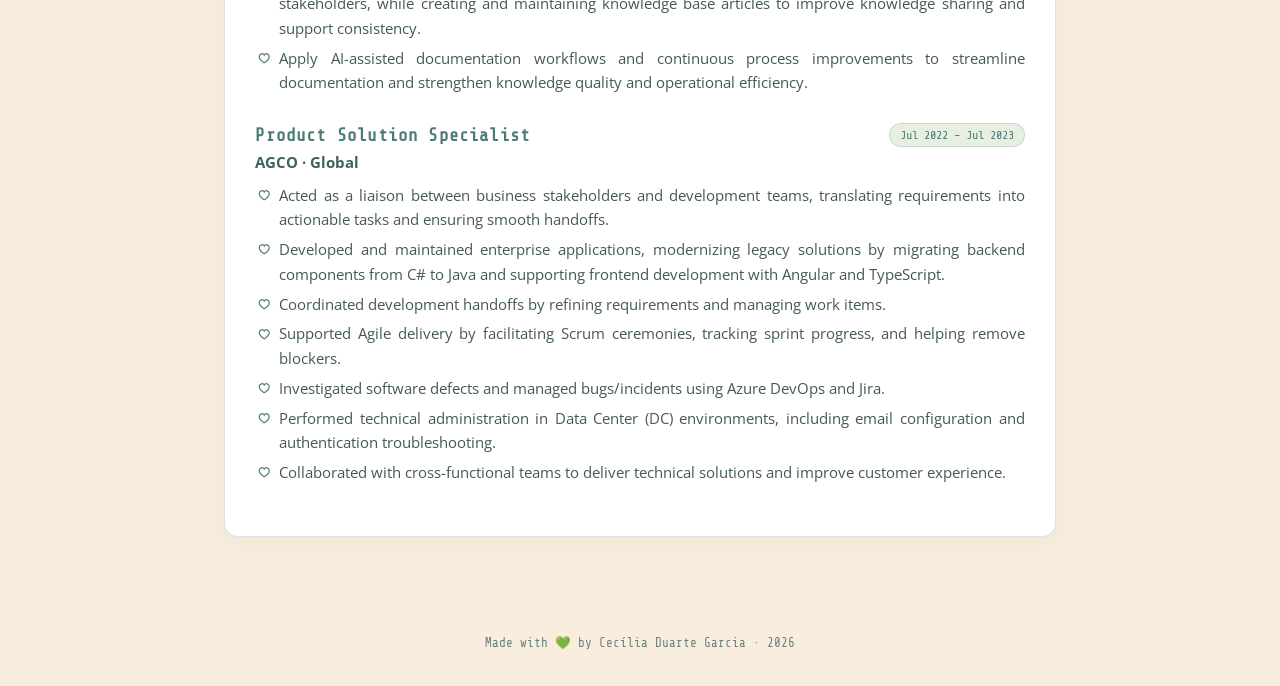
==== commit a865ee7e: "Update SAP experience descriptions in curriculo.html" ====
--- a/curriculo.html
+++ b/curriculo.html
@@ -84,20 +84,14 @@
           <span class="exp-data">Jul 2023 – Present</span>
         </div>
         <p class="exp-empresa">SAP · Global</p>
-        <p>
-          Enterprise Technical Support Engineer supporting global enterprise SaaS
-          customers, resolving complex technical issues, maintaining high customer
-          satisfaction, contributing to data privacy and compliance initiatives, and
-          driving knowledge management.
-        </p>
         <ul>
-          <li>Supported enterprise SaaS customers globally, resolving complex technical issues and maintaining high customer satisfaction.</li>
-          <li>Delivered technical guidance and end-to-end troubleshooting for strategic enterprise accounts.</li>
-          <li>Led Expert Chat sessions, providing live troubleshooting and accelerating issue resolution.</li>
-          <li>Collaborated with Engineering, Product, Customer Success, Security, and Legal teams to investigate escalations, validate product defects, and drive outcomes.</li>
-          <li>Contributed to data privacy and compliance initiatives, collaborating with relevant stakeholders to support secure data handling.</li>
-          <li>Improved technical documentation and knowledge-sharing processes using established knowledge management practices and authorized productivity tools.</li>
-          <li>Received internal recognition for outstanding contributions to technical documentation and knowledge management.</li>
+          <li>Support global enterprise customers across complex SaaS environments, taking ownership of technical issues and guiding customers through investigation and resolution with clear, proactive communication.</li>
+          <li>Independently investigate customer-reported issues by reproducing defects, analyzing technical evidence, validating expected versus actual product behavior, and identifying potential root causes before engaging Engineering when necessary.</li>
+          <li>Deliver live, hands-on troubleshooting through Expert Chat sessions, helping enterprise customers overcome technical blockers and restore expected system functionality.</li>
+          <li>Manage multiple concurrent customer cases, prioritizing by business impact, urgency, and SLA commitments while maintaining transparent communication throughout the resolution process.</li>
+          <li>Collaborate cross-functionally with Product, Engineering, Security, Customer Success, and Legal to coordinate escalations, assess customer impact, and drive issues toward resolution.</li>
+          <li>Translate complex technical findings into clear, actionable guidance for technical and non-technical stakeholders, while creating and maintaining knowledge base articles to improve knowledge sharing and support consistency.</li>
+          <li>Apply AI-assisted documentation workflows and continuous process improvements to streamline documentation and strengthen knowledge quality and operational efficiency.</li>
         </ul>
       </div>
 
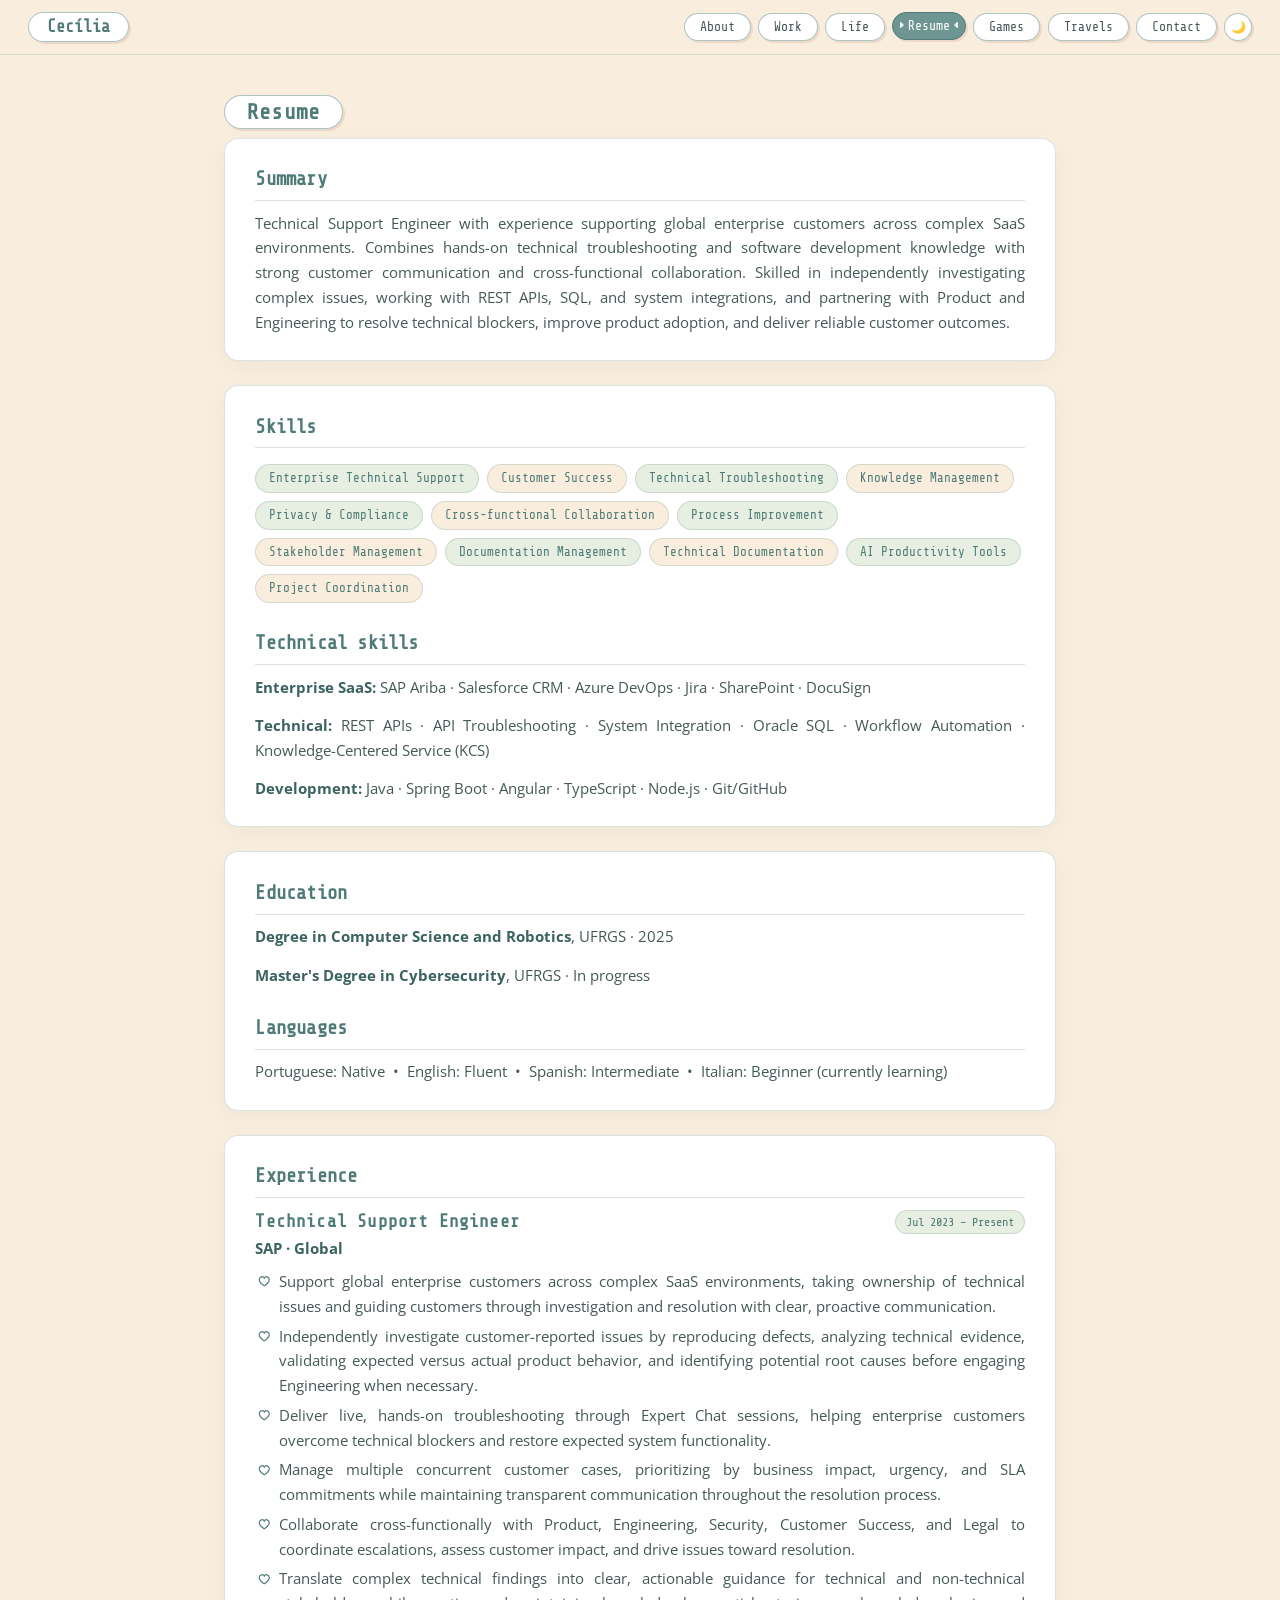
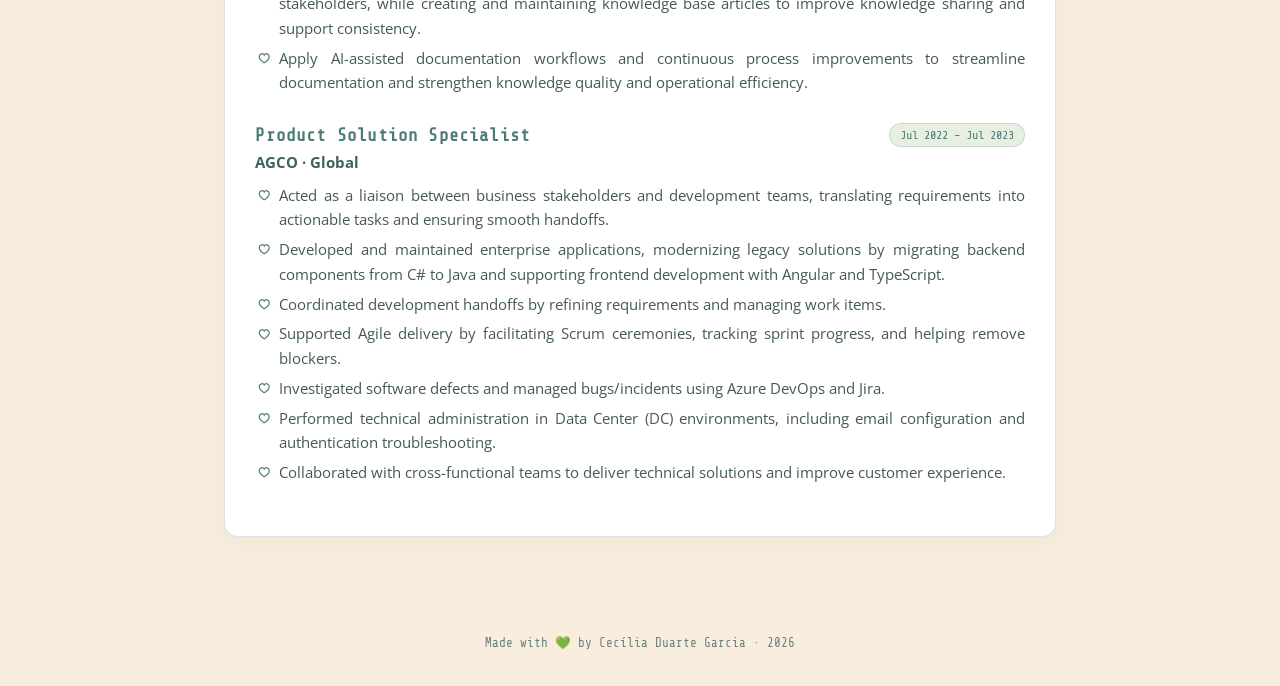
==== commit 59351087: "Update Summary in curriculo.html" ====
--- a/curriculo.html
+++ b/curriculo.html
@@ -33,13 +33,14 @@
     <div class="texto">
       <h3 class="cv-titulo">Summary</h3>
       <p>
-        Technical Customer Success and Support professional with 4+ years helping
-        global enterprise SaaS customers resolve complex technical issues, overcome
-        product adoption challenges, and achieve better outcomes. Combines hands-on
-        troubleshooting and software development knowledge with strong cross-functional
-        collaboration across Engineering, Product, Security, and Legal. Customer-obsessed
-        and driven by ownership, technical problem-solving, and turning complex issues
-        into reliable, scalable customer experiences.
+        Technical Support Engineer with experience supporting global enterprise
+        customers across complex SaaS environments. Combines hands-on technical
+        troubleshooting and software development knowledge with strong customer
+        communication and cross-functional collaboration. Skilled in independently
+        investigating complex issues, working with REST APIs, SQL, and system
+        integrations, and partnering with Product and Engineering to resolve
+        technical blockers, improve product adoption, and deliver reliable customer
+        outcomes.
       </p>
     </div>
 
